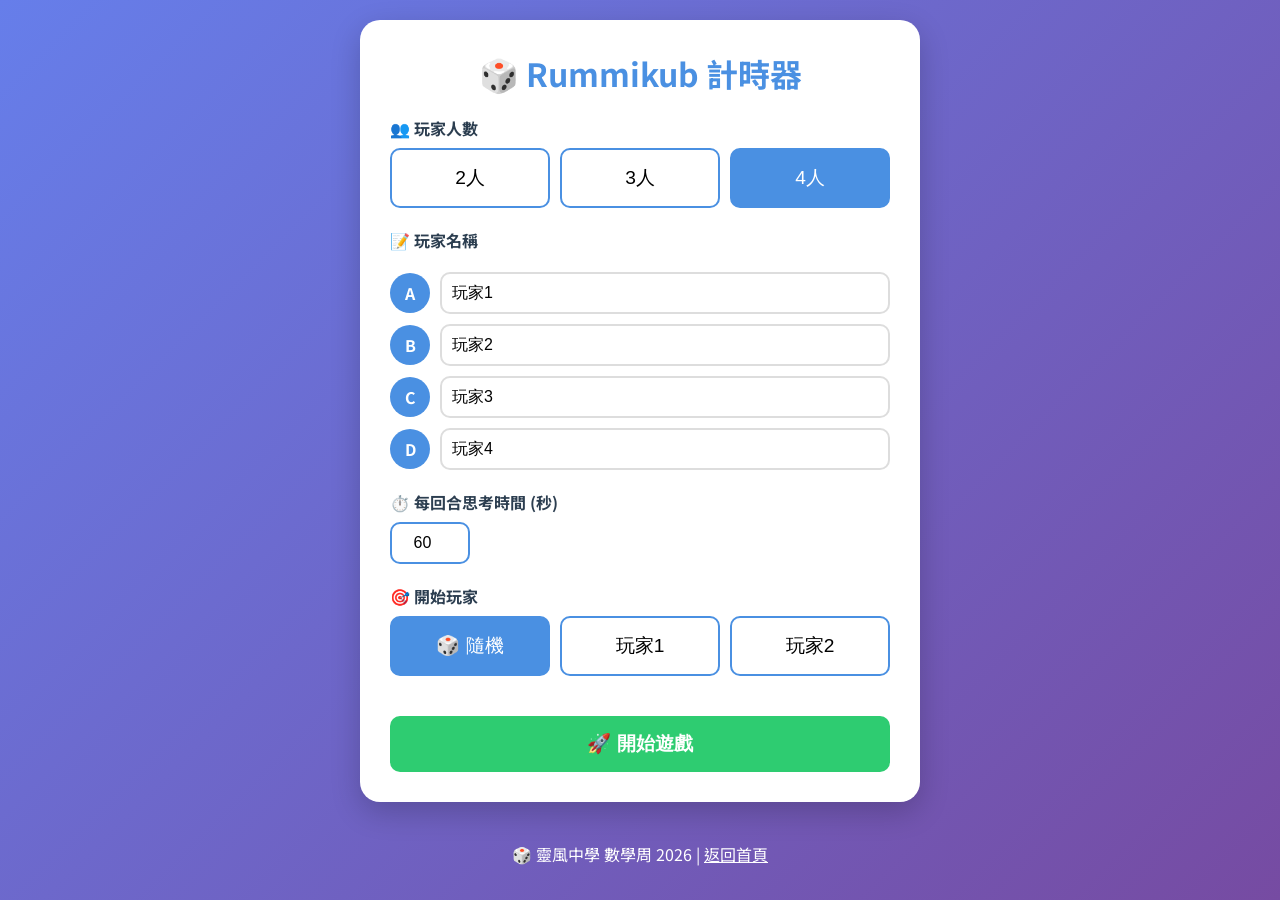
==== rummikub.html @ 7e6eb2f7 "Add Rummikub timer and score app" ====
<!DOCTYPE html>
<html lang="zh-HK">
<head>
    <meta charset="UTF-8">
    <meta name="viewport" content="width=device-width, initial-scale=1.0">
    <title>Rummikub 計時器 | 靈風中學 數學周 2026</title>
    <link href="https://fonts.googleapis.com/css2?family=Noto+Sans+TC:wght@400;500;700;900&display=swap" rel="stylesheet">
    <style>
        :root {
            --primary: #4A90E2;
            --success: #2ECC71;
            --danger: #E74C3C;
            --warning: #F39C12;
            --dark: #2C3E50;
            --light: #ECF0F1;
        }
        * { margin: 0; padding: 0; box-sizing: border-box; }
        body {
            font-family: 'Noto Sans TC', sans-serif;
            background: linear-gradient(135deg, #667eea 0%, #764ba2 100%);
            min-height: 100vh;
            color: var(--dark);
        }
        
        /* Container */
        .container { max-width: 600px; margin: 0 auto; padding: 20px; }
        
        /* Screens */
        .screen { display: none; }
        .screen.active { display: block; }
        
        /* Setup Screen */
        .setup-card {
            background: white;
            border-radius: 20px;
            padding: 30px;
            box-shadow: 0 10px 30px rgba(0,0,0,0.2);
        }
        .setup-card h1 { text-align: center; color: var(--primary); margin-bottom: 20px; }
        
        .form-group { margin-bottom: 20px; }
        .form-group label { display: block; font-weight: bold; margin-bottom: 8px; }
        
        .player-count-btns {
            display: flex;
            gap: 10px;
        }
        .player-count-btns button {
            flex: 1;
            padding: 15px;
            border: 2px solid var(--primary);
            background: white;
            border-radius: 10px;
            font-size: 1.2rem;
            cursor: pointer;
            transition: all 0.3s;
        }
        .player-count-btns button.active {
            background: var(--primary);
            color: white;
        }
        
        .player-inputs { margin-top: 20px; }
        .player-input {
            display: flex;
            align-items: center;
            margin-bottom: 10px;
            gap: 10px;
        }
        .player-input .avatar {
            width: 40px;
            height: 40px;
            border-radius: 50%;
            background: var(--primary);
            color: white;
            display: flex;
            align-items: center;
            justify-content: center;
            font-weight: bold;
        }
        .player-input input {
            flex: 1;
            padding: 10px;
            border: 2px solid #ddd;
            border-radius: 10px;
            font-size: 1rem;
        }
        
        .time-input {
            display: flex;
            gap: 10px;
            align-items: center;
        }
        .time-input input {
            width: 80px;
            padding: 10px;
            border: 2px solid var(--primary);
            border-radius: 10px;
            font-size: 1rem;
            text-align: center;
        }
        
        .start-btn {
            width: 100%;
            padding: 15px;
            background: var(--success);
            color: white;
            border: none;
            border-radius: 10px;
            font-size: 1.2rem;
            font-weight: bold;
            cursor: pointer;
            margin-top: 20px;
        }
        
        /* Game Screen */
        .game-header {
            background: white;
            border-radius: 20px;
            padding: 20px;
            margin-bottom: 20px;
            box-shadow: 0 10px 30px rgba(0,0,0,0.2);
        }
        .players-row {
            display: flex;
            justify-content: space-around;
            margin-bottom: 20px;
        }
        .player-dot {
            width: 50px;
            height: 50px;
            border-radius: 50%;
            background: #ddd;
            display: flex;
            align-items: center;
            justify-content: center;
            font-weight: bold;
            font-size: 1.2rem;
        }
        .player-dot.active {
            background: var(--success);
            color: white;
            box-shadow: 0 0 20px var(--success);
        }
        .player-dot .score {
            position: absolute;
            bottom: -25px;
            font-size: 0.8rem;
            white-space: nowrap;
        }
        
        .timer-display {
            text-align: center;
            font-size: 4rem;
            font-weight: bold;
            color: var(--primary);
            margin: 20px 0;
        }
        .timer-display.warning { color: var(--warning); }
        .timer-display.danger { color: var(--danger); }
        
        .current-player-name {
            text-align: center;
            font-size: 1.5rem;
            margin-bottom: 10px;
        }
        
        .game-controls {
            display: flex;
            gap: 10px;
        }
        .game-controls button {
            flex: 1;
            padding: 15px;
            border: none;
            border-radius: 10px;
            font-size: 1rem;
            font-weight: bold;
            cursor: pointer;
        }
        .btn-pause { background: var(--warning); color: white; }
        .btn-end { background: var(--danger); color: white; }
        .btn-finish { background: var(--success); color: white; }
        
        /* Scoring Screen */
        .scoring-card {
            background: white;
            border-radius: 20px;
            padding: 20px;
            box-shadow: 0 10px 30px rgba(0,0,0,0.2);
        }
        .scoring-header {
            text-align: center;
            margin-bottom: 20px;
        }
        
        .scoring-players {
            display: flex;
            justify-content: space-around;
            margin-bottom: 20px;
        }
        .scoring-player {
            text-align: center;
            cursor: pointer;
            padding: 10px;
            border-radius: 10px;
            transition: all 0.3s;
        }
        .scoring-player.active {
            background: #e8f5e9;
            border: 2px solid var(--success);
        }
        .scoring-player .avatar {
            width: 50px;
            height: 50px;
            border-radius: 50%;
            background: #ddd;
            display: flex;
            align-items: center;
            justify-content: center;
            margin: 0 auto 5px;
            font-weight: bold;
        }
        .scoring-player.active .avatar {
            background: var(--success);
            color: white;
        }
        
        .score-input-area {
            background: #f8f9fa;
            border-radius: 15px;
            padding: 20px;
            margin-bottom: 20px;
        }
        .current-expression {
            font-size: 1.5rem;
            text-align: center;
            margin-bottom: 10px;
            min-height: 40px;
        }
        .current-total {
            font-size: 2rem;
            text-align: center;
            font-weight: bold;
            color: var(--primary);
        }
        
        .tile-buttons {
            display: grid;
            grid-template-columns: repeat(7, 1fr);
            gap: 8px;
            margin-bottom: 15px;
        }
        .tile-btn {
            padding: 15px 5px;
            border: none;
            border-radius: 10px;
            font-weight: bold;
            cursor: pointer;
            font-size: 1rem;
        }
        .tile-btn.number { background: #e3f2fd; color: var(--dark); }
        .tile-btn.joker { background: #ffebee; color: var(--danger); }
        .tile-btn.quick { background: #fff3e0; color: var(--warning); }
        
        .control-buttons {
            display: flex;
            gap: 10px;
            margin-bottom: 15px;
        }
        .control-buttons button {
            flex: 1;
            padding: 12px;
            border: none;
            border-radius: 10px;
            font-weight: bold;
            cursor: pointer;
        }
        .btn-clear { background: #ffebee; color: var(--danger); }
        .btn-all-clear { background: #ff9800; color: white; }
        .btn-confirm { background: var(--success); color: white; font-size: 1.2rem; }
        
        .next-player-btn {
            width: 100%;
            padding: 15px;
            background: var(--primary);
            color: white;
            border: none;
            border-radius: 10px;
            font-size: 1.2rem;
            cursor: pointer;
        }
        
        /* Result Screen */
        .result-card {
            background: white;
            border-radius: 20px;
            padding: 30px;
            box-shadow: 0 10px 30px rgba(0,0,0,0.2);
        }
        .result-header {
            text-align: center;
            margin-bottom: 20px;
        }
        .result-header h2 { color: var(--primary); }
        
        .result-table {
            width: 100%;
            border-collapse: collapse;
            margin-bottom: 20px;
        }
        .result-table th, .result-table td {
            padding: 12px;
            text-align: center;
            border-bottom: 1px solid #ddd;
        }
        .result-table th { background: #f8f9fa; }
        .result-table .winner {
            background: #e8f5e9;
            font-weight: bold;
        }
        
        .result-buttons {
            display: flex;
            gap: 10px;
        }
        .result-buttons button {
            flex: 1;
            padding: 15px;
            border: none;
            border-radius: 10px;
            font-size: 1rem;
            font-weight: bold;
            cursor: pointer;
        }
        .btn-next-round { background: var(--success); color: white; }
        .btn-end-game { background: var(--dark); color: white; }
        
        /* Footer */
        footer {
            text-align: center;
            padding: 20px;
            color: white;
        }
        footer a { color: white; }
    </style>
</head>
<body>
    <div class="container">
        <!-- Setup Screen -->
        <div id="setupScreen" class="screen active">
            <div class="setup-card">
                <h1>🎲 Rummikub 計時器</h1>
                
                <div class="form-group">
                    <label>👥 玩家人數</label>
                    <div class="player-count-btns">
                        <button onclick="setPlayerCount(2)">2人</button>
                        <button onclick="setPlayerCount(3)">3人</button>
                        <button onclick="setPlayerCount(4)" class="active">4人</button>
                    </div>
                </div>
                
                <div class="form-group">
                    <label>📝 玩家名稱</label>
                    <div class="player-inputs" id="playerInputs">
                        <!-- Generated by JS -->
                    </div>
                </div>
                
                <div class="form-group">
                    <label>⏱️ 每回合思考時間 (秒)</label>
                    <div class="time-input">
                        <input type="number" id="timeLimit" value="60">
                    </div>
                </div>
                
                <div class="form-group">
                    <label>🎯 開始玩家</label>
                    <div class="player-count-btns">
                        <button onclick="setStartPlayer('random')" class="active">🎲 隨機</button>
                        <button onclick="setStartPlayer(0)">玩家1</button>
                        <button onclick="setStartPlayer(1)">玩家2</button>
                    </div>
                </div>
                
                <button class="start-btn" onclick="startGame()">🚀 開始遊戲</button>
            </div>
        </div>
        
        <!-- Game Screen -->
        <div id="gameScreen" class="screen">
            <div class="game-header">
                <div class="players-row" id="gamePlayers">
                    <!-- Generated by JS -->
                </div>
                <div class="current-player-name" id="currentPlayerName">玩家1 既回合</div>
                <div class="timer-display" id="timerDisplay">60</div>
                <div class="game-controls">
                    <button class="btn-pause" onclick="togglePause()">⏸️ 暫停</button>
                    <button class="btn-end" onclick="endTurn()">⏭️ End Turn</button>
                    <button class="btn-finish" onclick="finishRound()">🏁 Finish Round</button>
                </div>
            </div>
        </div>
        
        <!-- Scoring Screen -->
        <div id="scoringScreen" class="screen">
            <div class="scoring-card">
                <div class="scoring-header">
                    <h2>📊 輸入分數 - Round <span id="currentRound">1</span></h2>
                </div>
                
                <div class="scoring-players" id="scoringPlayers">
                    <!-- Generated by JS -->
                </div>
                
                <div class="score-input-area">
                    <div class="current-expression" id="currentExpression"></div>
                    <div class="current-total" id="currentTotal">= 0</div>
                </div>
                
                <div class="tile-buttons">
                    <button class="tile-btn number" onclick="addTile(1)">1</button>
                    <button class="tile-btn number" onclick="addTile(2)">2</button>
                    <button class="tile-btn number" onclick="addTile(3)">3</button>
                    <button class="tile-btn number" onclick="addTile(4)">4</button>
                    <button class="tile-btn number" onclick="addTile(5)">5</button>
                    <button class="tile-btn number" onclick="addTile(6)">6</button>
                    <button class="tile-btn number" onclick="addTile(7)">7</button>
                    <button class="tile-btn number" onclick="addTile(8)">8</button>
                    <button class="tile-btn number" onclick="addTile(9)">9</button>
                    <button class="tile-btn number" onclick="addTile(10)">10</button>
                    <button class="tile-btn number" onclick="addTile(11)">11</button>
                    <button class="tile-btn number" onclick="addTile(12)">12</button>
                    <button class="tile-btn number" onclick="addTile(13)">13</button>
                    <button class="tile-btn joker" onclick="addTile(25)">🃏<br>25</button>
                    <button class="tile-btn quick" onclick="addTile(100)">100</button>
                    <button class="tile-btn quick" onclick="addTile(200)">200</button>
                </div>
                
                <div class="control-buttons">
                    <button class="btn-clear" onclick="clearLast()">C</button>
                    <button class="btn-all-clear" onclick="clearAll()">AC</button>
                    <button class="btn-confirm" onclick="confirmScore()">✓ 確認</button>
                </div>
                
                <button class="next-player-btn" onclick="nextScoringPlayer()" id="nextScoringBtn" style="display:none;">
                    ⏭️ 下一位玩家
                </button>
            </div>
        </div>
        
        <!-- Result Screen -->
        <div id="resultScreen" class="screen">
            <div class="result-card">
                <div class="result-header">
                    <h2>🏆 Round <span id="resultRound">1</span> 結果</h2>
                </div>
                
                <table class="result-table">
                    <thead>
                        <tr>
                            <th>玩家</th>
                            <th>今回合</th>
                            <th>總分</th>
                        </tr>
                    </thead>
                    <tbody id="resultTableBody">
                        <!-- Generated by JS -->
                    </tbody>
                </table>
                
                <div class="result-buttons">
                    <button class="btn-next-round" onclick="nextRound()">🔄 Next Round</button>
                    <button class="btn-end-game" onclick="endGame()">🏁 End Game</button>
                </div>
            </div>
        </div>
        
        <!-- Final Result Screen -->
        <div id="finalResultScreen" class="screen">
            <div class="result-card">
                <div class="result-header">
                    <h2>🎉 最終結果</h2>
                </div>
                
                <table class="result-table">
                    <thead>
                        <tr>
                            <th>排名</th>
                            <th>玩家</th>
                            <th>總分</th>
                        </tr>
                    </thead>
                    <tbody id="finalResultBody">
                        <!-- Generated by JS -->
                    </tbody>
                </table>
                
                <button class="start-btn" onclick="resetGame()">🔄 重新遊戲</button>
            </div>
        </div>
    </div>
    
    <footer>
        <p>🎲 靈風中學 數學周 2026 | <a href="index.html">返回首頁</a></p>
    </footer>
    
    <script>
        // Game State
        let playerCount = 4;
        let playerNames = ['玩家1', '玩家2', '玩家3', '玩家4'];
        let timeLimit = 60;
        let startPlayer = 'random';
        
        let currentPlayerIndex = 0;
        let timer = 60;
        let timerInterval = null;
        let isPaused = false;
        
        let round = 1;
        let scores = [0, 0, 0, 0];
        let currentScoringIndex = 0;
        let currentTiles = [];
        
        // Initialize
        function init() {
            generatePlayerInputs();
        }
        
        function setPlayerCount(count) {
            playerCount = count;
            document.querySelectorAll('.player-count-btns button').forEach((btn, i) => {
                if (i < 3) btn.classList.remove('active');
            });
            event.target.classList.add('active');
            generatePlayerInputs();
        }
        
        function generatePlayerInputs() {
            const container = document.getElementById('playerInputs');
            container.innerHTML = '';
            for (let i = 0; i < playerCount; i++) {
                container.innerHTML += `
                    <div class="player-input">
                        <div class="avatar">${String.fromCharCode(65 + i)}</div>
                        <input type="text" placeholder="玩家${i + 1}" value="玩家${i + 1}" onchange="playerNames[${i}] = this.value">
                    </div>
                `;
            }
        }
        
        function setStartPlayer(player) {
            startPlayer = player;
            document.querySelectorAll('.form-group:last-child .player-count-btns button').forEach((btn, i) => {
                btn.classList.remove('active');
            });
            event.target.classList.add('active');
        }
        
        function startGame() {
            timeLimit = parseInt(document.getElementById('timeLimit').value) || 60;
            
            if (startPlayer === 'random') {
                currentPlayerIndex = Math.floor(Math.random() * playerCount);
            } else {
                currentPlayerIndex = startPlayer;
            }
            
            scores = new Array(playerCount).fill(0);
            round = 1;
            
            showScreen('gameScreen');
            updateGameUI();
            startTimer();
        }
        
        function showScreen(screenId) {
            document.querySelectorAll('.screen').forEach(s => s.classList.remove('active'));
            document.getElementById(screenId).classList.add('active');
        }
        
        function updateGameUI() {
            const playersContainer = document.getElementById('gamePlayers');
            playersContainer.innerHTML = '';
            for (let i = 0; i < playerCount; i++) {
                playersContainer.innerHTML += `
                    <div class="player-dot ${i === currentPlayerIndex ? 'active' : ''}">
                        ${String.fromCharCode(65 + i)}
                        <div class="score">${scores[i]}分</div>
                    </div>
                `;
            }
            document.getElementById('currentPlayerName').textContent = `${playerNames[currentPlayerIndex]} 既回合`;
        }
        
        function startTimer() {
            timer = timeLimit;
            updateTimerDisplay();
            timerInterval = setInterval(() => {
                if (!isPaused) {
                    timer--;
                    updateTimerDisplay();
                    if (timer <= 0) {
                        endTurn();
                    }
                }
            }, 1000);
        }
        
        function updateTimerDisplay() {
            const display = document.getElementById('timerDisplay');
            display.textContent = timer;
            display.className = 'timer-display';
            if (timer <= 10) display.classList.add('danger');
            else if (timer <= 20) display.classList.add('warning');
        }
        
        function togglePause() {
            isPaused = !isPaused;
            document.querySelector('.btn-pause').textContent = isPaused ? '▶️ 繼續' : '⏸️ 暫停';
        }
        
        function endTurn() {
            clearInterval(timerInterval);
            currentPlayerIndex = (currentPlayerIndex + 1) % playerCount;
            updateGameUI();
            startTimer();
        }
        
        function finishRound() {
            clearInterval(timerInterval);
            currentScoringIndex = 0;
            showScreen('scoringScreen');
            updateScoringUI();
        }
        
        // Scoring Functions
        function updateScoringUI() {
            const container = document.getElementById('scoringPlayers');
            container.innerHTML = '';
            for (let i = 0; i < playerCount; i++) {
                container.innerHTML += `
                    <div class="scoring-player ${i === currentScoringIndex ? 'active' : ''}" onclick="selectScoringPlayer(${i})">
                        <div class="avatar">${String.fromCharCode(65 + i)}</div>
                        <div>${playerNames[i]}</div>
                    </div>
                `;
            }
            currentTiles = [];
            updateTilesDisplay();
        }
        
        function selectScoringPlayer(index) {
            currentScoringIndex = index;
            currentTiles = [];
            updateScoringUI();
        }
        
        function addTile(value) {
            currentTiles.push(value);
            updateTilesDisplay();
        }
        
        function updateTilesDisplay() {
            const expression = currentTiles.join(' + ');
            const total = currentTiles.reduce((a, b) => a + b, 0);
            document.getElementById('currentExpression').textContent = expression || '';
            document.getElementById('currentTotal').textContent = total > 0 ? '= ' + total : '= 0';
        }
        
        function clearLast() {
            currentTiles.pop();
            updateTilesDisplay();
        }
        
        function clearAll() {
            currentTiles = [];
            updateTilesDisplay();
        }
        
        function confirmScore() {
            if (currentTiles.length === 0) return;
            const total = currentTiles.reduce((a, b) => a + b, 0);
            scores[currentScoringIndex] -= total;
            
            if (currentScoringIndex < playerCount - 1) {
                currentScoringIndex++;
                currentTiles = [];
                updateScoringUI();
                document.getElementById('nextScoringBtn').style.display = 'none';
            } else {
                document.getElementById('nextScoringBtn').style.display = 'block';
                document.getElementById('nextScoringBtn').textContent = '✅ 確認並查看結果';
                document.getElementById('nextScoringBtn').onclick = showRoundResult;
            }
        }
        
        function nextScoringPlayer() {
            // Already handled in confirmScore
        }
        
        function showRoundResult() {
            document.getElementById('resultRound').textContent = round;
            
            // Calculate round scores (winner gets positive, others negative)
            const roundScores = [...scores];
            const winnerIndex = scores.indexOf(Math.max(...scores));
            const winnerScore = roundScores.reduce((a, b) => a + Math.abs(b), 0);
            roundScores[winnerIndex] = winnerScore;
            
            // Update display
            const tbody = document.getElementById('resultTableBody');
            tbody.innerHTML = '';
            for (let i = 0; i < playerCount; i++) {
                tbody.innerHTML += `
                    <tr class="${i === winnerIndex ? 'winner' : ''}">
                        <td>${String.fromCharCode(65 + i)} ${playerNames[i]}</td>
                        <td>${roundScores[i] > 0 ? '+' : ''}${roundScores[i]}</td>
                        <td>${scores[i]}</td>
                    </tr>
                `;
            }
            
            showScreen('resultScreen');
        }
        
        function nextRound() {
            round++;
            currentPlayerIndex = (currentPlayerIndex + 1) % playerCount;
            showScreen('gameScreen');
            updateGameUI();
            startTimer();
        }
        
        function endGame() {
            const sorted = scores.map((s, i) => ({name: playerNames[i], score: s, index: i}))
                .sort((a, b) => b.score - a.score);
            
            const tbody = document.getElementById('finalResultBody');
            tbody.innerHTML = '';
            sorted.forEach((p, i) => {
                tbody.innerHTML += `
                    <tr class="${i === 0 ? 'winner' : ''}">
                        <td>${i + 1} ${i === 0 ? '🥇' : i === 1 ? '🥈' : i === 2 ? '🥉' : ''}</td>
                        <td>${p.name}</td>
                        <td>${p.score}</td>
                    </tr>
                `;
            });
            
            showScreen('finalResultScreen');
        }
        
        function resetGame() {
            showScreen('setupScreen');
        }
        
        // Initialize on load
        init();
    </script>
</body>
</html>
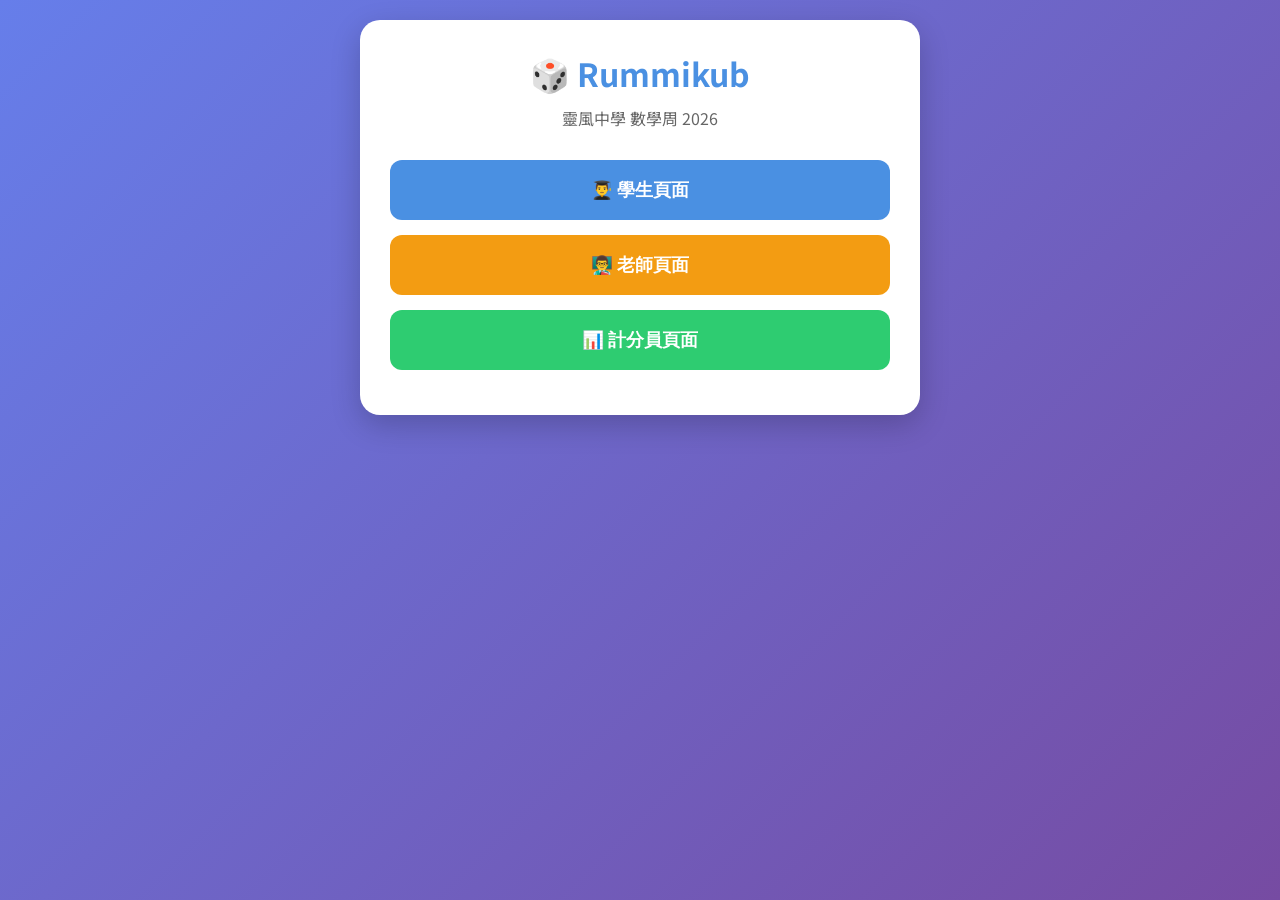
==== commit dbd634c6: "Fix JS syntax error and add back buttons" ====
--- a/rummikub.html
+++ b/rummikub.html
@@ -22,12 +22,167 @@
             color: var(--dark);
         }
         
-        /* Container */
         .container { max-width: 600px; margin: 0 auto; padding: 20px; }
         
         /* Screens */
         .screen { display: none; }
         .screen.active { display: block; }
+        
+        /* Main Menu */
+        .menu-card {
+            background: white;
+            border-radius: 20px;
+            padding: 30px;
+            box-shadow: 0 10px 30px rgba(0,0,0,0.2);
+            text-align: center;
+        }
+        .menu-card h1 {
+            color: var(--primary);
+            margin-bottom: 10px;
+        }
+        .menu-card p {
+            color: #666;
+            margin-bottom: 30px;
+        }
+        .menu-btn {
+            display: block;
+            width: 100%;
+            padding: 18px;
+            margin-bottom: 15px;
+            border: none;
+            border-radius: 12px;
+            font-size: 1.1rem;
+            font-weight: bold;
+            cursor: pointer;
+            transition: all 0.3s;
+            text-decoration: none;
+            color: white;
+        }
+        .menu-btn:hover {
+            transform: translateY(-3px);
+            box-shadow: 0 5px 15px rgba(0,0,0,0.2);
+        }
+        .menu-btn.student { background: var(--primary); }
+        .menu-btn.teacher { background: var(--warning); }
+        .menu-btn.scorer { background: var(--success); }
+        
+        /* Student Page */
+        .student-card {
+            background: white;
+            border-radius: 20px;
+            padding: 30px;
+            box-shadow: 0 10px 30px rgba(0,0,0,0.2);
+        }
+        .student-card h2 {
+            color: var(--primary);
+            margin-bottom: 20px;
+            text-align: center;
+        }
+        .tab-buttons {
+            display: flex;
+            gap: 10px;
+            margin-bottom: 20px;
+        }
+        .tab-btn {
+            flex: 1;
+            padding: 12px;
+            border: none;
+            border-radius: 10px;
+            font-size: 1rem;
+            font-weight: bold;
+            cursor: pointer;
+            background: #eee;
+            color: #666;
+        }
+        .tab-btn.active {
+            background: var(--primary);
+            color: white;
+        }
+        .form-group { margin-bottom: 20px; }
+        .form-group label { display: block; font-weight: bold; margin-bottom: 8px; }
+        .form-group input {
+            width: 100%;
+            padding: 12px;
+            border: 2px solid #ddd;
+            border-radius: 10px;
+            font-size: 1rem;
+        }
+        .submit-btn {
+            width: 100%;
+            padding: 15px;
+            background: var(--primary);
+            color: white;
+            border: none;
+            border-radius: 10px;
+            font-size: 1.1rem;
+            font-weight: bold;
+            cursor: pointer;
+        }
+        
+        /* Teacher Page */
+        .teacher-card {
+            background: white;
+            border-radius: 20px;
+            padding: 30px;
+            box-shadow: 0 10px 30px rgba(0,0,0,0.2);
+        }
+        .teacher-card h2 {
+            color: var(--warning);
+            margin-bottom: 20px;
+            text-align: center;
+        }
+        .password-input {
+            width: 100%;
+            padding: 15px;
+            border: 2px solid var(--warning);
+            border-radius: 10px;
+            font-size: 1.1rem;
+            text-align: center;
+            margin-bottom: 15px;
+        }
+        .teacher-tabs {
+            display: flex;
+            gap: 10px;
+            margin-bottom: 20px;
+        }
+        .teacher-tab {
+            flex: 1;
+            padding: 12px;
+            border: none;
+            border-radius: 10px;
+            font-size: 0.9rem;
+            font-weight: bold;
+            cursor: pointer;
+            background: #eee;
+            color: #666;
+        }
+        .teacher-tab.active {
+            background: var(--warning);
+            color: white;
+        }
+        .data-table {
+            width: 100%;
+            border-collapse: collapse;
+            margin-top: 15px;
+        }
+        .data-table th, .data-table td {
+            padding: 10px;
+            text-align: center;
+            border-bottom: 1px solid #eee;
+        }
+        .data-table th {
+            background: #f8f9fa;
+            font-weight: bold;
+        }
+        .action-btn {
+            padding: 8px 16px;
+            border: none;
+            border-radius: 8px;
+            font-size: 0.9rem;
+            cursor: pointer;
+            background: var(--success);
+            color: white;
+        }
         
         /* Setup Screen */
         .setup-card {
@@ -36,10 +191,7 @@
             padding: 30px;
             box-shadow: 0 10px 30px rgba(0,0,0,0.2);
         }
-        .setup-card h1 { text-align: center; color: var(--primary); margin-bottom: 20px; }
-        
-        .form-group { margin-bottom: 20px; }
-        .form-group label { display: block; font-weight: bold; margin-bottom: 8px; }
+        .setup-card h1 { text-align: center; color: var(--success); margin-bottom: 20px; }
         
         .player-count-btns {
             display: flex;
@@ -71,7 +223,7 @@
             width: 40px;
             height: 40px;
             border-radius: 50%;
-            background: var(--primary);
+            background: var(--success);
             color: white;
             display: flex;
             align-items: center;
@@ -94,7 +246,7 @@
         .time-input input {
             width: 80px;
             padding: 10px;
-            border: 2px solid var(--primary);
+            border: 2px solid var(--success);
             border-radius: 10px;
             font-size: 1rem;
             text-align: center;
@@ -142,27 +294,50 @@
             color: white;
             box-shadow: 0 0 20px var(--success);
         }
-        .player-dot .score {
+        
+        .timer-display {
+            font-size: 5rem;
+            font-weight: bold;
+            text-align: center;
+            margin: 20px 0;
+            position: relative;
+            display: inline-block;
+            width: 200px;
+            height: 200px;
+            line-height: 200px;
+            border-radius: 50%;
+            background: conic-gradient(var(--primary) 360deg, #eee 0deg);
+            color: var(--primary);
+        }
+        .timer-display::before {
+            content: '';
             position: absolute;
-            bottom: -25px;
-            font-size: 0.8rem;
-            white-space: nowrap;
-        }
-        
-        .timer-display {
+            top: 10px;
+            left: 10px;
+            right: 10px;
+            bottom: 10px;
+            background: white;
+            border-radius: 50%;
+        }
+        .timer-display span {
+            position: relative;
+            z-index: 1;
+        }
+        .timer-display.warning { 
+            background: conic-gradient(var(--warning) 360deg, #eee 0deg);
+            color: var(--warning);
+        }
+        .timer-display.danger { 
+            background: conic-gradient(var(--danger) 360deg, #eee 0deg);
+            color: var(--danger);
+            animation: pulse 1s infinite;
+        }
+        @keyframes pulse {
+            0%, 100% { transform: scale(1); }
+            50% { transform: scale(1.05); }
+        }
+        .timer-container {
             text-align: center;
-            font-size: 4rem;
-            font-weight: bold;
-            color: var(--primary);
-            margin: 20px 0;
-        }
-        .timer-display.warning { color: var(--warning); }
-        .timer-display.danger { color: var(--danger); }
-        
-        .current-player-name {
-            text-align: center;
-            font-size: 1.5rem;
-            margin-bottom: 10px;
         }
         
         .game-controls {
@@ -182,173 +357,136 @@
         .btn-end { background: var(--danger); color: white; }
         .btn-finish { background: var(--success); color: white; }
         
-        /* Scoring Screen */
-        .scoring-card {
-            background: white;
-            border-radius: 20px;
-            padding: 20px;
-            box-shadow: 0 10px 30px rgba(0,0,0,0.2);
-        }
-        .scoring-header {
-            text-align: center;
-            margin-bottom: 20px;
-        }
-        
-        .scoring-players {
-            display: flex;
-            justify-content: space-around;
-            margin-bottom: 20px;
-        }
-        .scoring-player {
-            text-align: center;
+        /* Back Button */
+        .back-btn {
+            display: inline-block;
+            padding: 10px 20px;
+            background: rgba(255,255,255,0.3);
+            color: white;
+            text-decoration: none;
+            border-radius: 8px;
+            margin-bottom: 15px;
             cursor: pointer;
-            padding: 10px;
-            border-radius: 10px;
-            transition: all 0.3s;
-        }
-        .scoring-player.active {
-            background: #e8f5e9;
-            border: 2px solid var(--success);
-        }
-        .scoring-player .avatar {
-            width: 50px;
-            height: 50px;
-            border-radius: 50%;
-            background: #ddd;
-            display: flex;
-            align-items: center;
-            justify-content: center;
-            margin: 0 auto 5px;
-            font-weight: bold;
-        }
-        .scoring-player.active .avatar {
-            background: var(--success);
-            color: white;
-        }
-        
-        .score-input-area {
-            background: #f8f9fa;
-            border-radius: 15px;
-            padding: 20px;
-            margin-bottom: 20px;
-        }
-        .current-expression {
-            font-size: 1.5rem;
-            text-align: center;
-            margin-bottom: 10px;
-            min-height: 40px;
-        }
-        .current-total {
-            font-size: 2rem;
-            text-align: center;
-            font-weight: bold;
-            color: var(--primary);
-        }
-        
-        .tile-buttons {
-            display: grid;
-            grid-template-columns: repeat(7, 1fr);
-            gap: 8px;
-            margin-bottom: 15px;
-        }
-        .tile-btn {
-            padding: 15px 5px;
-            border: none;
-            border-radius: 10px;
-            font-weight: bold;
-            cursor: pointer;
-            font-size: 1rem;
-        }
-        .tile-btn.number { background: #e3f2fd; color: var(--dark); }
-        .tile-btn.joker { background: #ffebee; color: var(--danger); }
-        .tile-btn.quick { background: #fff3e0; color: var(--warning); }
-        
-        .control-buttons {
-            display: flex;
-            gap: 10px;
-            margin-bottom: 15px;
-        }
-        .control-buttons button {
-            flex: 1;
-            padding: 12px;
-            border: none;
-            border-radius: 10px;
-            font-weight: bold;
-            cursor: pointer;
-        }
-        .btn-clear { background: #ffebee; color: var(--danger); }
-        .btn-all-clear { background: #ff9800; color: white; }
-        .btn-confirm { background: var(--success); color: white; font-size: 1.2rem; }
-        
-        .next-player-btn {
-            width: 100%;
-            padding: 15px;
-            background: var(--primary);
-            color: white;
-            border: none;
-            border-radius: 10px;
-            font-size: 1.2rem;
-            cursor: pointer;
-        }
-        
-        /* Result Screen */
-        .result-card {
-            background: white;
-            border-radius: 20px;
-            padding: 30px;
-            box-shadow: 0 10px 30px rgba(0,0,0,0.2);
-        }
-        .result-header {
-            text-align: center;
-            margin-bottom: 20px;
-        }
-        .result-header h2 { color: var(--primary); }
-        
-        .result-table {
-            width: 100%;
-            border-collapse: collapse;
-            margin-bottom: 20px;
-        }
-        .result-table th, .result-table td {
-            padding: 12px;
-            text-align: center;
-            border-bottom: 1px solid #ddd;
-        }
-        .result-table th { background: #f8f9fa; }
-        .result-table .winner {
-            background: #e8f5e9;
-            font-weight: bold;
-        }
-        
-        .result-buttons {
-            display: flex;
-            gap: 10px;
-        }
-        .result-buttons button {
-            flex: 1;
-            padding: 15px;
-            border: none;
-            border-radius: 10px;
-            font-size: 1rem;
-            font-weight: bold;
-            cursor: pointer;
-        }
-        .btn-next-round { background: var(--success); color: white; }
-        .btn-end-game { background: var(--dark); color: white; }
-        
-        /* Footer */
+        }
+        .back-btn:hover {
+            background: rgba(255,255,255,0.5);
+        }
+        
         footer {
             text-align: center;
             padding: 20px;
             color: white;
         }
-        footer a { color: white; }
     </style>
 </head>
 <body>
     <div class="container">
-        <!-- Setup Screen -->
-        <div id="setupScreen" class="screen active">
+        <!-- Main Menu -->
+        <div id="menuScreen" class="screen active">
+            <div class="menu-card">
+                <h1>🎲 Rummikub</h1>
+                <p>靈風中學 數學周 2026</p>
+                
+                <button class="menu-btn student" onclick="showScreen('studentScreen')">
+                    👨‍🎓 學生頁面
+                </button>
+                <button class="menu-btn teacher" onclick="showScreen('teacherLogin')">
+                    👨‍🏫 老師頁面
+                </button>
+                <button class="menu-btn scorer" onclick="showScreen('setupScreen')">
+                    📊 計分員頁面
+                </button>
+            </div>
+        </div>
+        
+        <!-- Student Screen -->
+        <div id="studentScreen" class="screen">
+            <a class="back-btn" onclick="showScreen('menuScreen')">← 返回主目錄</a>
+            <a class="back-btn" onclick="showScreen('menuScreen')">← 返回主目錄</a>
+            <div class="student-card">
+                <h2>👨‍🎓 學生頁面</h2>
+                
+                <div class="tab-buttons">
+                    <button class="tab-btn active" onclick="switchStudentTab('register')">📝 報名</button>
+                    <button class="tab-btn" onclick="switchStudentTab('score')">🔍 查詢成績</button>
+                </div>
+                
+                <!-- Registration Tab -->
+                <div id="registerTab">
+                    <div class="form-group">
+                        <label>姓名</label>
+                        <input type="text" id="regName" placeholder="請輸入姓名">
+                    </div>
+                    <div class="form-group">
+                        <label>班別</label>
+                        <input type="text" id="regClass" placeholder="例如：1C">
+                    </div>
+                    <div class="form-group">
+                        <label>學號</label>
+                        <input type="text" id="regID" placeholder="請輸入學號">
+                    </div>
+                    <button class="submit-btn" onclick="registerPlayer()">✅ 提交報名</button>
+                </div>
+                
+                <!-- Score Query Tab -->
+                <div id="scoreTab" style="display: none;">
+                    <div class="form-group">
+                        <label>姓名</label>
+                        <input type="text" id="queryName" placeholder="請輸入姓名">
+                    </div>
+                    <div class="form-group">
+                        <label>班別</label>
+                        <input type="text" id="queryClass" placeholder="例如：1C">
+                    </div>
+                    <div class="form-group">
+                        <label>學號</label>
+                        <input type="text" id="queryID" placeholder="請輸入學號">
+                    </div>
+                    <button class="submit-btn" onclick="queryScore()">🔍 查詢成績</button>
+                    <div id="scoreResult" style="margin-top: 20px;"></div>
+                </div>
+            </div>
+        </div>
+        
+        <!-- Teacher Login -->
+        <div id="teacherLogin" class="screen">
+            <a class="back-btn" onclick="showScreen('menuScreen')">← 返回主目錄</a>
+            <div class="teacher-card">
+                <h2>👨‍🏫 老師登入</h2>
+                <input type="password" class="password-input" id="teacherPassword" placeholder="請輸入密碼">
+                <button class="submit-btn" onclick="teacherLogin()">登入</button>
+                <p id="loginError" style="color: red; text-align: center; margin-top: 10px; display: none;">密碼錯誤！</p>
+            </div>
+        </div>
+        
+        <!-- Teacher Page -->
+        <div id="teacherPage" class="screen">
+            <a class="back-btn" onclick="showScreen('menuScreen')">← 返回主目錄</a>
+            <div class="teacher-card">
+                <h2>👨‍🏫 老師頁面</h2>
+                
+                <div class="teacher-tabs">
+                    <button class="teacher-tab active" onclick="switchTeacherTab('participants')">📋 報名名單</button>
+                    <button class="teacher-tab" onclick="switchTeacherTab('groups')">👥 分組</button>
+                </div>
+                
+                <!-- Participants Tab -->
+                <div id="participantsTab">
+                    <p style="text-align: center; color: #666;">尚未有學生報名</p>
+                </div>
+                
+                <!-- Groups Tab -->
+                <div id="groupsTab">
+                    <button class="action-btn" onclick="randomGroup()">🔀 隨機分組 (4人一組)</button>
+                    <div id="groupsResult" style="margin-top: 20px;"></div>
+                </div>
+            </div>
+        </div>
+        
+        <!-- Setup Screen (Scorekeeper) -->
+        <div id="setupScreen" class="screen">
+            <a class="back-btn" onclick="showScreen('menuScreen')">← 返回主目錄</a>
+            <a class="back-btn" onclick="showScreen('menuScreen')">← 返回主目錄</a>
             <div class="setup-card">
                 <h1>🎲 Rummikub 計時器</h1>
                 
@@ -363,25 +501,20 @@
                 
                 <div class="form-group">
                     <label>📝 玩家名稱</label>
-                    <div class="player-inputs" id="playerInputs">
-                        <!-- Generated by JS -->
+                    <div class="player-inputs" id="playerInputs"></div>
+                </div>
+                
+                <div class="form-group">
+                    <label>⏱️ 每回合時間 (秒)</label>
+                    <div class="time-input">
+                        <input type="number" id="turnTime" value="60">
+                        <span>秒</span>
                     </div>
                 </div>
                 
                 <div class="form-group">
-                    <label>⏱️ 每回合思考時間 (秒)</label>
-                    <div class="time-input">
-                        <input type="number" id="timeLimit" value="60">
-                    </div>
-                </div>
-                
-                <div class="form-group">
-                    <label>🎯 開始玩家</label>
-                    <div class="player-count-btns">
-                        <button onclick="setStartPlayer('random')" class="active">🎲 隨機</button>
-                        <button onclick="setStartPlayer(0)">玩家1</button>
-                        <button onclick="setStartPlayer(1)">玩家2</button>
-                    </div>
+                    <label>🎲 起始玩家</label>
+                    <div class="player-count-btns" id="startPlayerBtns"></div>
                 </div>
                 
                 <button class="start-btn" onclick="startGame()">🚀 開始遊戲</button>
@@ -390,150 +523,238 @@
         
         <!-- Game Screen -->
         <div id="gameScreen" class="screen">
+            <a class="back-btn" onclick="showScreen('menuScreen')">← 返回主目錄</a>
             <div class="game-header">
-                <div class="players-row" id="gamePlayers">
-                    <!-- Generated by JS -->
-                </div>
-                <div class="current-player-name" id="currentPlayerName">玩家1 既回合</div>
-                <div class="timer-display" id="timerDisplay">60</div>
-                <div class="game-controls">
-                    <button class="btn-pause" onclick="togglePause()">⏸️ 暫停</button>
-                    <button class="btn-end" onclick="endTurn()">⏭️ End Turn</button>
-                    <button class="btn-finish" onclick="finishRound()">🏁 Finish Round</button>
-                </div>
+                <div class="players-row" id="playersRow"></div>
+            </div>
+            
+            <div class="timer-container">
+                <div class="current-player-name" id="currentPlayerName">玩家1</div>
+                <div class="timer-display" id="timerDisplay"><span>60</span></div>
+                <div class="timer-label" id="timerLabel">秒</div>
+            </div>
+            
+            <div class="game-controls">
+                <button class="btn-pause" onclick="togglePause()">⏸️ 暫停</button>
+                <button class="btn-end" onclick="endTurn()">⏭️ 下一位</button>
+                <button class="btn-finish" onclick="finishRound()">🏁 結束遊戲</button>
             </div>
         </div>
         
         <!-- Scoring Screen -->
         <div id="scoringScreen" class="screen">
-            <div class="scoring-card">
-                <div class="scoring-header">
-                    <h2>📊 輸入分數 - Round <span id="currentRound">1</span></h2>
-                </div>
-                
-                <div class="scoring-players" id="scoringPlayers">
-                    <!-- Generated by JS -->
-                </div>
-                
-                <div class="score-input-area">
-                    <div class="current-expression" id="currentExpression"></div>
-                    <div class="current-total" id="currentTotal">= 0</div>
-                </div>
-                
-                <div class="tile-buttons">
-                    <button class="tile-btn number" onclick="addTile(1)">1</button>
-                    <button class="tile-btn number" onclick="addTile(2)">2</button>
-                    <button class="tile-btn number" onclick="addTile(3)">3</button>
-                    <button class="tile-btn number" onclick="addTile(4)">4</button>
-                    <button class="tile-btn number" onclick="addTile(5)">5</button>
-                    <button class="tile-btn number" onclick="addTile(6)">6</button>
-                    <button class="tile-btn number" onclick="addTile(7)">7</button>
-                    <button class="tile-btn number" onclick="addTile(8)">8</button>
-                    <button class="tile-btn number" onclick="addTile(9)">9</button>
-                    <button class="tile-btn number" onclick="addTile(10)">10</button>
-                    <button class="tile-btn number" onclick="addTile(11)">11</button>
-                    <button class="tile-btn number" onclick="addTile(12)">12</button>
-                    <button class="tile-btn number" onclick="addTile(13)">13</button>
-                    <button class="tile-btn joker" onclick="addTile(25)">🃏<br>25</button>
-                    <button class="tile-btn quick" onclick="addTile(100)">100</button>
-                    <button class="tile-btn quick" onclick="addTile(200)">200</button>
-                </div>
-                
-                <div class="control-buttons">
-                    <button class="btn-clear" onclick="clearLast()">C</button>
-                    <button class="btn-all-clear" onclick="clearAll()">AC</button>
-                    <button class="btn-confirm" onclick="confirmScore()">✓ 確認</button>
-                </div>
-                
-                <button class="next-player-btn" onclick="nextScoringPlayer()" id="nextScoringBtn" style="display:none;">
-                    ⏭️ 下一位玩家
+            <a class="back-btn" onclick="showScreen('menuScreen')">← 返回主目錄</a>
+            <div class="setup-card">
+                <h2 style="text-align: center; color: var(--success);">📊 輸入分數 - 第<span id="currentRound">1</span>回合</h2>
+                
+                <div class="scoring-players" id="scoringPlayers" style="display: flex; justify-content: center; gap: 15px; margin-bottom: 20px;"></div>
+                
+                <div style="background: white; padding: 20px; border-radius: 15px; margin-bottom: 20px; text-align: center; box-shadow: 0 2px 10px rgba(0,0,0,0.1);">
+                    <div id="currentExpression" style="font-size: 1.2rem; color: #666; min-height: 30px;"></div>
+                    <div id="currentTotal" style="font-size: 2.5rem; font-weight: bold; color: var(--primary);">= 0</div>
+                </div>
+                
+                <div style="display: grid; grid-template-columns: repeat(4, 1fr); gap: 8px; margin-bottom: 15px;">
+                    <button onclick="addTile(1)" style="padding: 15px; border: 2px solid #ddd; border-radius: 10px; background: white; font-size: 1.1rem; cursor: pointer;">1</button>
+                    <button onclick="addTile(2)" style="padding: 15px; border: 2px solid #ddd; border-radius: 10px; background: white; font-size: 1.1rem; cursor: pointer;">2</button>
+                    <button onclick="addTile(3)" style="padding: 15px; border: 2px solid #ddd; border-radius: 10px; background: white; font-size: 1.1rem; cursor: pointer;">3</button>
+                    <button onclick="addTile(4)" style="padding: 15px; border: 2px solid #ddd; border-radius: 10px; background: white; font-size: 1.1rem; cursor: pointer;">4</button>
+                    <button onclick="addTile(5)" style="padding: 15px; border: 2px solid #ddd; border-radius: 10px; background: white; font-size: 1.1rem; cursor: pointer;">5</button>
+                    <button onclick="addTile(6)" style="padding: 15px; border: 2px solid #ddd; border-radius: 10px; background: white; font-size: 1.1rem; cursor: pointer;">6</button>
+                    <button onclick="addTile(7)" style="padding: 15px; border: 2px solid #ddd; border-radius: 10px; background: white; font-size: 1.1rem; cursor: pointer;">7</button>
+                    <button onclick="addTile(8)" style="padding: 15px; border: 2px solid #ddd; border-radius: 10px; background: white; font-size: 1.1rem; cursor: pointer;">8</button>
+                    <button onclick="addTile(9)" style="padding: 15px; border: 2px solid #ddd; border-radius: 10px; background: white; font-size: 1.1rem; cursor: pointer;">9</button>
+                    <button onclick="addTile(10)" style="padding: 15px; border: 2px solid #ddd; border-radius: 10px; background: white; font-size: 1.1rem; cursor: pointer;">10</button>
+                    <button onclick="addTile(11)" style="padding: 15px; border: 2px solid #ddd; border-radius: 10px; background: white; font-size: 1.1rem; cursor: pointer;">11</button>
+                    <button onclick="addTile(12)" style="padding: 15px; border: 2px solid #ddd; border-radius: 10px; background: white; font-size: 1.1rem; cursor: pointer;">12</button>
+                    <button onclick="addTile(13)" style="padding: 15px; border: 2px solid #e91e63; border-radius: 10px; background: #fce4ec; font-size: 1.1rem; cursor: pointer;">🃏</button>
+                    <button onclick="addTile(25)" style="padding: 15px; border: 2px solid #e91e63; border-radius: 10px; background: #fce4ec; font-size: 1.1rem; cursor: pointer;">25</button>
+                    <button onclick="addTile(100)" style="padding: 15px; border: 2px solid #4caf50; border-radius: 10px; background: #e8f5e9; font-size: 1.1rem; cursor: pointer;">百搭</button>
+                </div>
+                
+                <div style="display: flex; gap: 10px;">
+                    <button onclick="clearLast()" style="flex: 1; padding: 12px; border: none; border-radius: 10px; background: #ff9800; color: white; font-size: 1rem; cursor: pointer;">↩️ 取消</button>
+                    <button onclick="clearAll()" style="flex: 1; padding: 12px; border: none; border-radius: 10px; background: #e74c3c; color: white; font-size: 1rem; cursor: pointer;">🗑️ 清除</button>
+                    <button onclick="confirmScore()" style="flex: 2; padding: 12px; border: none; border-radius: 10px; background: var(--success); color: white; font-size: 1.1rem; font-weight: bold; cursor: pointer;">✓ 確認</button>
+                </div>
+                
+                <button onclick="showRoundResult()" id="nextScoringBtn" style="display: none; width: 100%; padding: 15px; margin-top: 15px; border: none; border-radius: 10px; background: var(--primary); color: white; font-size: 1.1rem; font-weight: bold; cursor: pointer;">
+                    ✅ 確認並查看結果
                 </button>
             </div>
         </div>
         
         <!-- Result Screen -->
         <div id="resultScreen" class="screen">
-            <div class="result-card">
-                <div class="result-header">
-                    <h2>🏆 Round <span id="resultRound">1</span> 結果</h2>
-                </div>
-                
-                <table class="result-table">
+            <a class="back-btn" onclick="showScreen('menuScreen')">← 返回主目錄</a>
+            <div class="setup-card">
+                <h2 style="text-align: center; color: var(--primary); margin-bottom: 20px;">🏆 第<span id="resultRound">1</span>回合結果</h2>
+                
+                <table style="width: 100%; border-collapse: collapse; background: white; border-radius: 15px; overflow: hidden; box-shadow: 0 2px 10px rgba(0,0,0,0.1);">
                     <thead>
-                        <tr>
-                            <th>玩家</th>
-                            <th>今回合</th>
-                            <th>總分</th>
+                        <tr style="background: var(--primary); color: white;">
+                            <th style="padding: 15px;">玩家</th>
+                            <th style="padding: 15px;">今回扣分</th>
+                            <th style="padding: 15px;">總分</th>
                         </tr>
                     </thead>
-                    <tbody id="resultTableBody">
-                        <!-- Generated by JS -->
-                    </tbody>
+                    <tbody id="resultTableBody"></tbody>
                 </table>
                 
-                <div class="result-buttons">
-                    <button class="btn-next-round" onclick="nextRound()">🔄 Next Round</button>
-                    <button class="btn-end-game" onclick="endGame()">🏁 End Game</button>
+                <div style="display: flex; gap: 10px; margin-top: 20px;">
+                    <button onclick="nextRound()" style="flex: 1; padding: 15px; border: none; border-radius: 10px; background: var(--warning); color: white; font-size: 1rem; font-weight: bold; cursor: pointer;">🔄 下一回合</button>
+                    <button onclick="endGame()" style="flex: 1; padding: 15px; border: none; border-radius: 10px; background: var(--danger); color: white; font-size: 1rem; font-weight: bold; cursor: pointer;">🏁 結束遊戲</button>
                 </div>
             </div>
         </div>
         
         <!-- Final Result Screen -->
         <div id="finalResultScreen" class="screen">
-            <div class="result-card">
-                <div class="result-header">
-                    <h2>🎉 最終結果</h2>
-                </div>
-                
-                <table class="result-table">
+            <a class="back-btn" onclick="showScreen('menuScreen')">← 返回主目錄</a>
+            <div class="setup-card">
+                <h2 style="text-align: center; color: #ffd700; margin-bottom: 20px; font-size: 2rem;">🎉 最終結果</h2>
+                
+                <table style="width: 100%; border-collapse: collapse; background: white; border-radius: 15px; overflow: hidden; box-shadow: 0 2px 10px rgba(0,0,0,0.1);">
                     <thead>
-                        <tr>
-                            <th>排名</th>
-                            <th>玩家</th>
-                            <th>總分</th>
+                        <tr style="background: var(--success); color: white;">
+                            <th style="padding: 15px;">排名</th>
+                            <th style="padding: 15px;">玩家</th>
+                            <th style="padding: 15px;">總分</th>
                         </tr>
                     </thead>
-                    <tbody id="finalResultBody">
-                        <!-- Generated by JS -->
-                    </tbody>
+                    <tbody id="finalResultBody"></tbody>
                 </table>
                 
-                <button class="start-btn" onclick="resetGame()">🔄 重新遊戲</button>
+                <button onclick="resetGame()" style="width: 100%; padding: 15px; margin-top: 20px; border: none; border-radius: 10px; background: var(--primary); color: white; font-size: 1.1rem; font-weight: bold; cursor: pointer;">
+                    🔄 重新遊戲
+                </button>
             </div>
         </div>
+        
     </div>
-    
-    <footer>
-        <p>🎲 靈風中學 數學周 2026 | <a href="index.html">返回首頁</a></p>
-    </footer>
-    
+
     <script>
-        // Game State
+        // ==================== Navigation ====================
+        function showScreen(screenId) {
+            document.querySelectorAll('.screen').forEach(s => s.classList.remove('active'));
+            document.getElementById(screenId).classList.add('active');
+        }
+        
+        function switchStudentTab(tab) {
+            document.querySelectorAll('.tab-btn').forEach(btn => btn.classList.remove('active'));
+            event.target.classList.add('active');
+            
+            if (tab === 'register') {
+                document.getElementById('registerTab').style.display = 'block';
+                document.getElementById('scoreTab').style.display = 'none';
+            } else {
+                document.getElementById('registerTab').style.display = 'none';
+                document.getElementById('scoreTab').style.display = 'block';
+            }
+        }
+        
+        function switchTeacherTab(tab) {
+            document.querySelectorAll('.teacher-tab').forEach(btn => btn.classList.remove('active'));
+            event.target.classList.add('active');
+            
+            if (tab === 'participants') {
+                document.getElementById('participantsTab').style.display = 'block';
+                document.getElementById('groupsTab').style.display = 'none';
+            } else {
+                document.getElementById('participantsTab').style.display = 'none';
+                document.getElementById('groupsTab').style.display = 'block';
+            }
+        }
+        
+        // ==================== Student Functions ====================
+        function registerPlayer() {
+            const name = document.getElementById('regName').value;
+            const className = document.getElementById('regClass').value;
+            const id = document.getElementById('regID').value;
+            
+            if (!name || !className || !id) {
+                alert('請填寫所有資料！');
+                return;
+            }
+            
+            // TODO: Connect to Google Sheets
+            alert('報名成功！\n姓名：' + name + '\n班別：' + className + '\n學號：' + id);
+            
+            // Clear form
+            document.getElementById('regName').value = '';
+            document.getElementById('regClass').value = '';
+            document.getElementById('regID').value = '';
+        }
+        
+        function queryScore() {
+            const name = document.getElementById('queryName').value;
+            const className = document.getElementById('queryClass').value;
+            const id = document.getElementById('queryID').value;
+            
+            if (!name || !className || !id) {
+                alert('請填寫所有資料！');
+                return;
+            }
+            
+            // TODO: Connect to Google Sheets
+            document.getElementById('scoreResult').innerHTML = 
+                '<div style="padding: 20px; background: #f8f9fa; border-radius: 10px; text-align: center;">' +
+                '<p style="color: #666;">暫時未能找到成績</p>' +
+                '<p style="font-size: 0.9rem; color: #999;">連接Google Sheets後即可查詢</p></div>';
+        }
+        
+        // ==================== Teacher Functions ====================
+        let teacherPassword = 'math2026'; // TODO: Move to Google Sheets
+        
+        function teacherLogin() {
+            const input = document.getElementById('teacherPassword').value;
+            if (input === teacherPassword) {
+                document.getElementById('loginError').style.display = 'none';
+                showScreen('teacherPage');
+            } else {
+                document.getElementById('loginError').style.display = 'block';
+            }
+        }
+        
+        let participants = []; // TODO: Load from Google Sheets
+        
+        function randomGroup() {
+            if (participants.length < 4) {
+                alert('報名人數不足，需要至少4人！');
+                return;
+            }
+            
+            // Shuffle
+            let shuffled = [...participants].sort(() => Math.random() - 0.5);
+            let groups = [];
+            for (let i = 0; i < shuffled.length; i += 4) {
+                groups.push(shuffled.slice(i, i + 4));
+            }
+            
+            // Display
+            let html = '<table class="data-table"><tr><th>組別</th><th>隊員</th></tr>';
+            groups.forEach((group, idx) => {
+                html += '<tr><td>第' + (idx+1) + '組</td><td>' + group.map(p => p.name).join('、') + '</td></tr>';
+            });
+            html += '</table>';
+            
+            document.getElementById('groupsResult').innerHTML = html;
+        }
+        
+        // ==================== Game Functions ====================
         let playerCount = 4;
-        let playerNames = ['玩家1', '玩家2', '玩家3', '玩家4'];
-        let timeLimit = 60;
-        let startPlayer = 'random';
-        
-        let currentPlayerIndex = 0;
-        let timer = 60;
+        let players = [];
+        let round = 1;
+        let currentScoringIndex = 0;
+        let turnTime = 60;
+        let currentPlayer = 0;
         let timerInterval = null;
+        let timeLeft = 60;
         let isPaused = false;
-        
-        let round = 1;
-        let scores = [0, 0, 0, 0];
-        let currentScoringIndex = 0;
-        let currentTiles = [];
-        
-        // Initialize
-        function init() {
-            generatePlayerInputs();
-        }
         
         function setPlayerCount(count) {
             playerCount = count;
-            document.querySelectorAll('.player-count-btns button').forEach((btn, i) => {
-                if (i < 3) btn.classList.remove('active');
-            });
+            document.querySelectorAll('.player-count-btns button').forEach(btn => btn.classList.remove('active'));
             event.target.classList.add('active');
             generatePlayerInputs();
         }
@@ -541,69 +762,72 @@
         function generatePlayerInputs() {
             const container = document.getElementById('playerInputs');
             container.innerHTML = '';
-            for (let i = 0; i < playerCount; i++) {
+            
+            for (let i = 1; i <= playerCount; i++) {
                 container.innerHTML += `
                     <div class="player-input">
-                        <div class="avatar">${String.fromCharCode(65 + i)}</div>
-                        <input type="text" placeholder="玩家${i + 1}" value="玩家${i + 1}" onchange="playerNames[${i}] = this.value">
+                        <div class="avatar">P${i}</div>
+                        <input type="text" placeholder="玩家${i}名稱" id="player${i}Name">
                     </div>
                 `;
             }
-        }
-        
-        function setStartPlayer(player) {
-            startPlayer = player;
-            document.querySelectorAll('.form-group:last-child .player-count-btns button').forEach((btn, i) => {
-                btn.classList.remove('active');
+            
+            // Generate start player buttons
+            const startContainer = document.getElementById('startPlayerBtns');
+            startContainer.innerHTML = '';
+            for (let i = 1; i <= playerCount; i++) {
+                startContainer.innerHTML += `<button onclick="setStartPlayer(${i-1})">玩家${i}</button>`;
+            }
+        }
+        
+        function setStartPlayer(idx) {
+            currentPlayer = idx;
+            document.querySelectorAll('#startPlayerBtns button').forEach(btn => btn.classList.remove('active'));
+            event.target.classList.add('active');
+        }
+        
+        function startGame() {
+            players = [];
+            for (let i = 1; i <= playerCount; i++) {
+                let name = document.getElementById('player' + i + 'Name').value || '玩家' + i;
+                players.push({ name: name, score: 0 });
+            }
+            
+            turnTime = parseInt(document.getElementById('turnTime').value) || 60;
+            
+            updateGameUI();
+            showScreen('gameScreen');
+            startTimer();
+        }
+        
+        function updateGameUI() {
+            const container = document.getElementById('playersRow');
+            container.innerHTML = '';
+            
+            players.forEach((player, idx) => {
+                let active = idx === currentPlayer ? 'active' : '';
+                container.innerHTML += `<div class="player-dot ${active}">${player.name.charAt(0)}</div>`;
             });
-            event.target.classList.add('active');
-        }
-        
-        function startGame() {
-            timeLimit = parseInt(document.getElementById('timeLimit').value) || 60;
-            
-            if (startPlayer === 'random') {
-                currentPlayerIndex = Math.floor(Math.random() * playerCount);
-            } else {
-                currentPlayerIndex = startPlayer;
-            }
-            
-            scores = new Array(playerCount).fill(0);
-            round = 1;
-            
-            showScreen('gameScreen');
-            updateGameUI();
-            startTimer();
-        }
-        
-        function showScreen(screenId) {
-            document.querySelectorAll('.screen').forEach(s => s.classList.remove('active'));
-            document.getElementById(screenId).classList.add('active');
-        }
-        
-        function updateGameUI() {
-            const playersContainer = document.getElementById('gamePlayers');
-            playersContainer.innerHTML = '';
-            for (let i = 0; i < playerCount; i++) {
-                playersContainer.innerHTML += `
-                    <div class="player-dot ${i === currentPlayerIndex ? 'active' : ''}">
-                        ${String.fromCharCode(65 + i)}
-                        <div class="score">${scores[i]}分</div>
-                    </div>
-                `;
-            }
-            document.getElementById('currentPlayerName').textContent = `${playerNames[currentPlayerIndex]} 既回合`;
+            
+            document.getElementById('currentPlayerName').textContent = players[currentPlayer].name;
         }
         
         function startTimer() {
-            timer = timeLimit;
+            timeLeft = turnTime;
+            isPaused = false;
             updateTimerDisplay();
+            
             timerInterval = setInterval(() => {
                 if (!isPaused) {
-                    timer--;
+                    timeLeft--;
                     updateTimerDisplay();
-                    if (timer <= 0) {
-                        endTurn();
+                    
+                    if (timeLeft <= 0) {
+                        clearInterval(timerInterval);
+                        // TODO: Play alarm sound
+                        alert('時間到！');
+                    } else if (timeLeft <= 10) {
+                        // TODO: Play warning beep
                     }
                 }
             }, 1000);
@@ -611,10 +835,14 @@
         
         function updateTimerDisplay() {
             const display = document.getElementById('timerDisplay');
-            display.textContent = timer;
-            display.className = 'timer-display';
-            if (timer <= 10) display.classList.add('danger');
-            else if (timer <= 20) display.classList.add('warning');
+            display.querySelector('span').textContent = timeLeft;
+            
+            display.classList.remove('warning', 'danger');
+            if (timeLeft <= 10) {
+                display.classList.add('danger');
+            } else if (timeLeft <= 20) {
+                display.classList.add('warning');
+            }
         }
         
         function togglePause() {
@@ -623,8 +851,7 @@
         }
         
         function endTurn() {
-            clearInterval(timerInterval);
-            currentPlayerIndex = (currentPlayerIndex + 1) % playerCount;
+            currentPlayer = (currentPlayer + 1) % playerCount;
             updateGameUI();
             startTimer();
         }
@@ -632,24 +859,29 @@
         function finishRound() {
             clearInterval(timerInterval);
             currentScoringIndex = 0;
+            round = 1;
             showScreen('scoringScreen');
             updateScoringUI();
         }
         
-        // Scoring Functions
+        // ==================== Scoring Functions ====================
+        let currentTiles = [];
+        
         function updateScoringUI() {
             const container = document.getElementById('scoringPlayers');
             container.innerHTML = '';
-            for (let i = 0; i < playerCount; i++) {
+            for (let i = 0; i < players.length; i++) {
                 container.innerHTML += `
-                    <div class="scoring-player ${i === currentScoringIndex ? 'active' : ''}" onclick="selectScoringPlayer(${i})">
-                        <div class="avatar">${String.fromCharCode(65 + i)}</div>
-                        <div>${playerNames[i]}</div>
+                    <div onclick="selectScoringPlayer(${i})" style="padding: 15px; border-radius: 10px; background: ${i === currentScoringIndex ? 'var(--success)' : '#eee'}; color: ${i === currentScoringIndex ? 'white' : '#666'}; cursor: pointer; text-align: center;">
+                        <div style="font-weight: bold;">${players[i].name}</div>
+                        <div style="font-size: 0.9rem;">${players[i].score}分</div>
                     </div>
                 `;
             }
             currentTiles = [];
             updateTilesDisplay();
+            document.getElementById('currentRound').textContent = round;
+            document.getElementById('nextScoringBtn').style.display = 'none';
         }
         
         function selectScoringPlayer(index) {
@@ -683,42 +915,36 @@
         function confirmScore() {
             if (currentTiles.length === 0) return;
             const total = currentTiles.reduce((a, b) => a + b, 0);
-            scores[currentScoringIndex] -= total;
-            
-            if (currentScoringIndex < playerCount - 1) {
+            players[currentScoringIndex].score -= total;
+            
+            if (currentScoringIndex < players.length - 1) {
                 currentScoringIndex++;
                 currentTiles = [];
                 updateScoringUI();
-                document.getElementById('nextScoringBtn').style.display = 'none';
             } else {
                 document.getElementById('nextScoringBtn').style.display = 'block';
-                document.getElementById('nextScoringBtn').textContent = '✅ 確認並查看結果';
-                document.getElementById('nextScoringBtn').onclick = showRoundResult;
-            }
-        }
-        
-        function nextScoringPlayer() {
-            // Already handled in confirmScore
+            }
         }
         
         function showRoundResult() {
             document.getElementById('resultRound').textContent = round;
             
-            // Calculate round scores (winner gets positive, others negative)
-            const roundScores = [...scores];
-            const winnerIndex = scores.indexOf(Math.max(...scores));
-            const winnerScore = roundScores.reduce((a, b) => a + Math.abs(b), 0);
-            roundScores[winnerIndex] = winnerScore;
-            
-            // Update display
             const tbody = document.getElementById('resultTableBody');
             tbody.innerHTML = '';
-            for (let i = 0; i < playerCount; i++) {
+            
+            // Calculate round scores
+            let minScore = Math.min(...players.map(p => p.score));
+            let roundScores = players.map(p => p.score - minScore);
+            
+            for (let i = 0; i < players.length; i++) {
+                let isWinner = players[i].score === Math.max(...players.map(p => p.score));
                 tbody.innerHTML += `
-                    <tr class="${i === winnerIndex ? 'winner' : ''}">
-                        <td>${String.fromCharCode(65 + i)} ${playerNames[i]}</td>
-                        <td>${roundScores[i] > 0 ? '+' : ''}${roundScores[i]}</td>
-                        <td>${scores[i]}</td>
+                    <tr style="background: ${isWinner ? '#fff5f5' : 'white'}; ${isWinner ? 'border-left: 4px solid var(--success);' : ''}">
+                        <td style="padding: 15px; text-align: center;">${players[i].name}</td>
+                        <td style="padding: 15px; text-align: center; color: ${roundScores[i] > 0 ? 'var(--danger)' : 'var(--success)'};">
+                            ${roundScores[i] > 0 ? '-' : ''}${Math.abs(roundScores[i])}
+                        </td>
+                        <td style="padding: 15px; text-align: center; font-weight: bold;">${players[i].score}</td>
                     </tr>
                 `;
             }
@@ -728,24 +954,26 @@
         
         function nextRound() {
             round++;
-            currentPlayerIndex = (currentPlayerIndex + 1) % playerCount;
+            currentPlayer = (currentPlayer + 1) % playerCount;
+            currentScoringIndex = 0;
             showScreen('gameScreen');
             updateGameUI();
             startTimer();
         }
         
         function endGame() {
-            const sorted = scores.map((s, i) => ({name: playerNames[i], score: s, index: i}))
+            const sorted = players.map((p, i) => ({name: p.name, score: p.score, index: i}))
                 .sort((a, b) => b.score - a.score);
             
             const tbody = document.getElementById('finalResultBody');
             tbody.innerHTML = '';
             sorted.forEach((p, i) => {
+                let medal = i === 0 ? '🥇' : i === 1 ? '🥈' : i === 2 ? '🥉' : '';
                 tbody.innerHTML += `
-                    <tr class="${i === 0 ? 'winner' : ''}">
-                        <td>${i + 1} ${i === 0 ? '🥇' : i === 1 ? '🥈' : i === 2 ? '🥉' : ''}</td>
-                        <td>${p.name}</td>
-                        <td>${p.score}</td>
+                    <tr style="background: ${i === 0 ? '#fff9c4' : 'white'};">
+                        <td style="padding: 15px; text-align: center; font-size: 1.2rem;">${medal} ${i + 1}</td>
+                        <td style="padding: 15px; text-align: center;">${p.name}</td>
+                        <td style="padding: 15px; text-align: center; font-weight: bold; font-size: 1.1rem;">${p.score}</td>
                     </tr>
                 `;
             });
@@ -754,11 +982,11 @@
         }
         
         function resetGame() {
-            showScreen('setupScreen');
-        }
-        
-        // Initialize on load
-        init();
+            showScreen('menuScreen');
+        }
+        
+        // Initialize
+        generatePlayerInputs();
     </script>
 </body>
-</html>
+</html>
